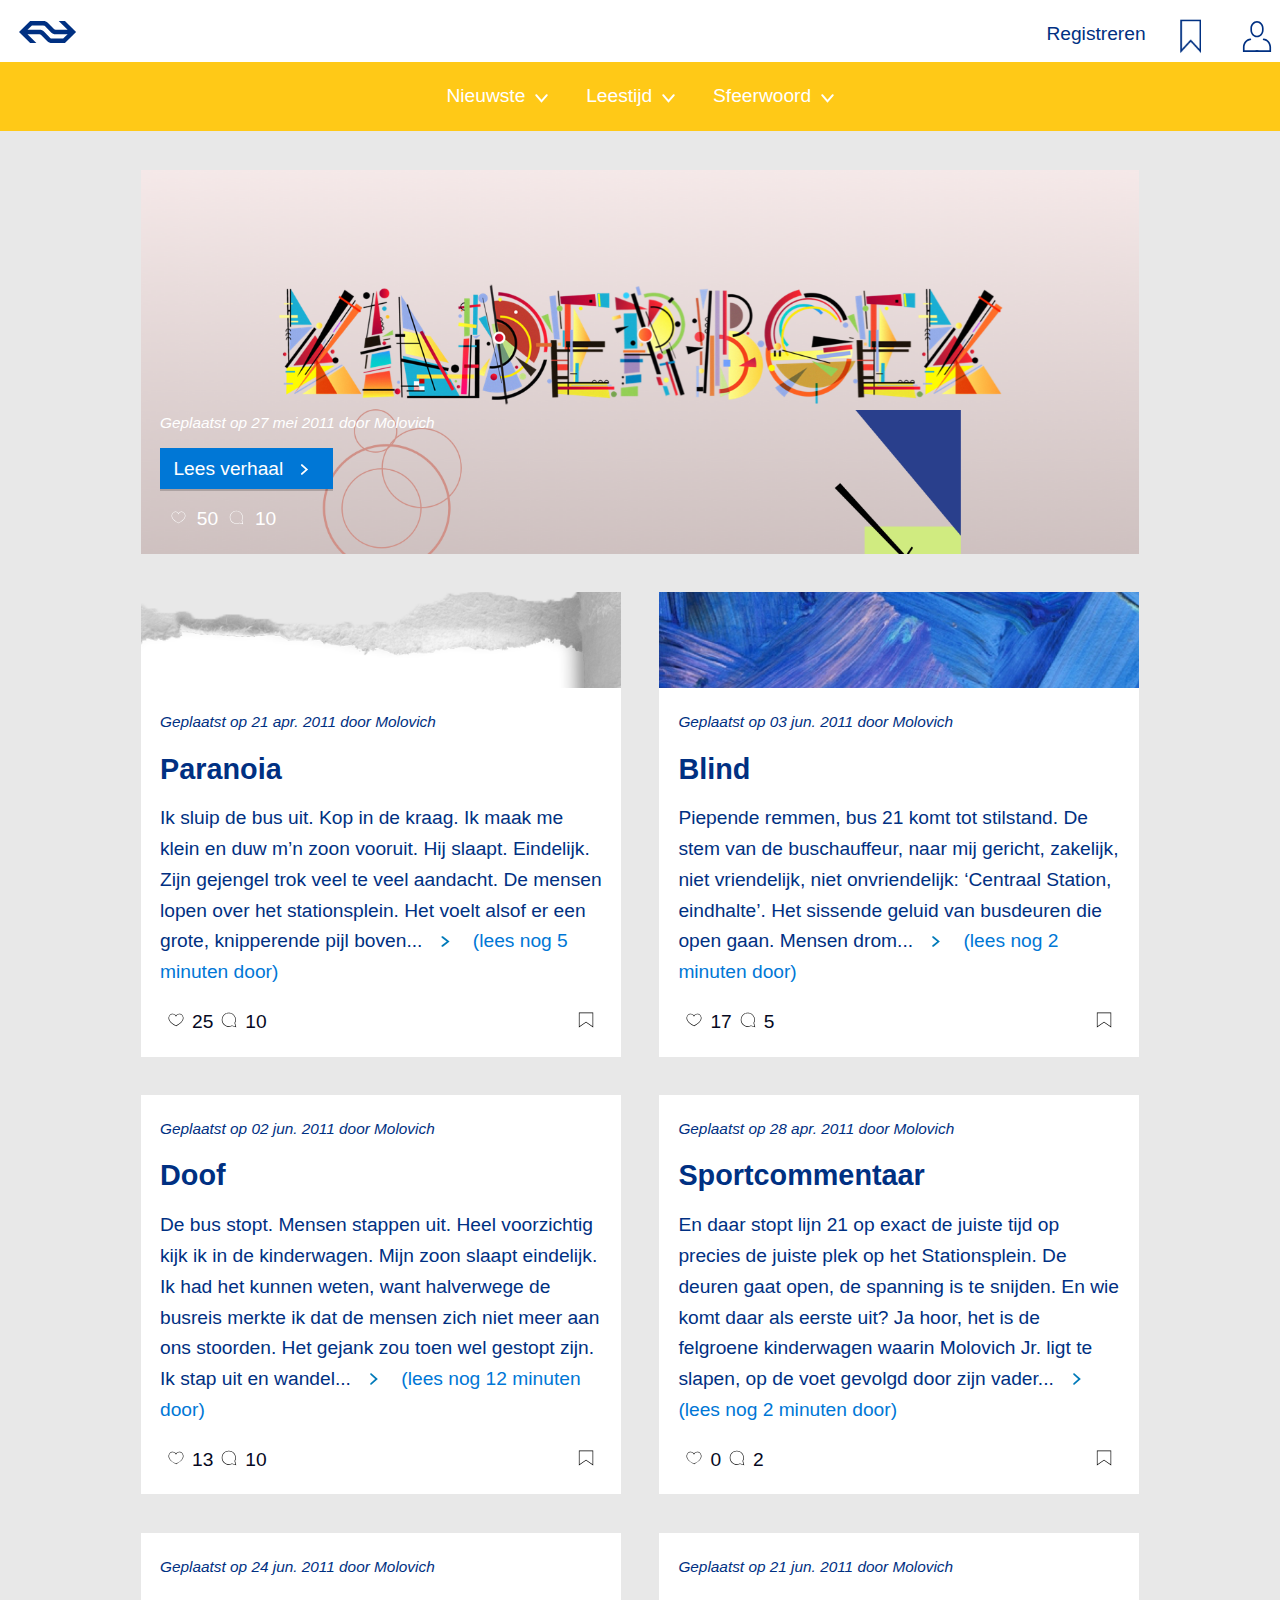
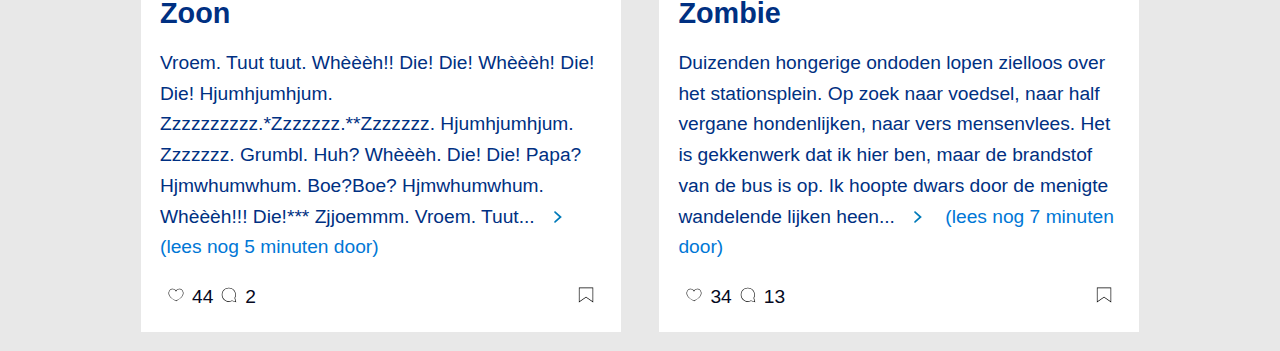
==== index.html @ 90391454 "NS verhalenwebsite" ====
<!DOCTYPE html>
<html lang="nl">
<head>
    <meta charset="UTF-8">
    <title>Home</title>
    <meta name="viewport" content="width=device-width, initial-scale=1">
    <!-- main css -->
    <link rel="stylesheet" href="css/style.css">
    <!-- font css -->
    <link rel="stylesheet" href="fonts/fonts.css">
</head>

<body>
    <!--Header-->
    <header>
    <!--Navigatie-->
    <nav>
      <a href="index.html"><img alt="ns" src="images/logo.svg"></a>
      <a href="index.html"><img alt="bookmark" src="images/bookmark.png"></a>
      <a href="login.html"><img alt="account" src="images/account.svg"></a>
      <a href="registreren.html">Registreren</a>
    </nav>
    </header>

    <!--Filter-->
    <form>
           <!--New-->
           <div>
                <a class="filteren">Nieuwste<img src="images/arrow_down.svg" alt="arrow down"></a>
                <ul class="filteren_noshow">
                    <li>Populairste</li>
                </ul>
            </div>
            <!--Duration-->
            <div>
                <a href="#" class="duration">Leestijd<img src="images/arrow_down.svg" alt="arrow down"></a>
                <ul class="duration_noshow">
                    <li>0 - 5 min.</li>
                    <li>5 - 10 min.</li>
                    <li>10 + min.</li>
                </ul>  
            </div>
            <!--Genres-->
            <div>
                <a href="#" class="genre">Sfeerwoord<img src="images/arrow_down.svg" alt="arrow down"></a>
                <ul class="genre_noshow">
                    <li>Gedicht</li>
                    <li>Dialoog</li>
                    <li>Humor</li>
                    <li>Politiek</li>
                    <li>Fantasie</li>
                    <li>Liefde</li>
                </ul>
            </div>
    </form>

    <!--Artikelen-->
    <main>
        <!--Kinderboek-->
        <article class="kinderboek">
           <!--Afbeelding-->
           <div class="kinderboek_cover">
                <header>
                    <!--Meta data-->
                    <address>Geplaatst op <time datetime="2011-05-27">27 mei 2011</time> door <span class="auteur">Molovich</span></address>
                </header>
                    <!--Lees verhaal-->
                    <a href="kinderboek.html" class="zoom">Lees verhaal <img src="images/arrow_right_white.svg" alt="pijl"></a>
                <!--Footer-->
                <footer>
                    <!--Like-->
                    <a class="zoom">
                        <img src="images/like_white.svg" alt="like" class="toggle-image" data-alt-src="images/heart_white_fill.svg">50
                    </a>
                    <!--Comment-->
                    <a class="zoom">
                        <img src="images/comment_white.svg" alt="reageer">10
                    </a>
                </footer>
            </div>
        </article>

        <!--Paranoia-->
        <article class="paranoia">
            <header>
                <!--Afbeelding-->
                <div class="paranoia_cover"></div>
                <!--Meta data-->
                <address>Geplaatst op <time datetime="2011-04-21">21 apr. 2011</time> door <span class="auteur">Molovich</span></address>
                <!--Link naar verhaal-->
                <a href="paranoia.html"><h2>Paranoia</h2></a>
            </header>
            <!--Preview verhaal-->
            <p>Ik sluip de bus uit. Kop in de kraag. Ik maak me klein en duw m’n zoon vooruit. Hij slaapt. Eindelijk. Zijn gejengel trok veel te veel aandacht. De mensen lopen over het stationsplein. Het voelt alsof er een grote, knipperende pijl boven... 
            <!--Lees verder-->
            <a href="paranoia.html"><img src="images/arrow_right.svg" alt="arrow right">(lees nog 5 minuten door)</a></p>
            <!--Footer-->
            <footer>
                <!--Like-->
                <a class="zoom">
                    <img src="images/heart.svg" alt="heart" class="toggle-image" data-alt-src="images/heart_black.svg">25
                </a>
                <!--Comment-->
                <a class="zoom">
                    <img src="images/comment.svg" alt="reageer">10
                </a>
                <!--Save-->
                <a class="zoom">
                    <img src="images/bookmark.svg" alt="opslaan" class="toggle-image" data-alt-src="images/bookmark_fill.svg">
                </a>
            </footer>
        </article>
        
        <!--Blind-->
        <article class="blind">
            <header>
                <!--Afbeelding-->
                <div class="blind_cover"></div>
                <!--Meta data-->
                <address>Geplaatst op <time datetime="2011-06-03">03 jun. 2011</time> door <span class="auteur">Molovich</span></address>
                <!--Link naar vehaal-->
                <a href="blind.html"><h2>Blind</h2></a>
            </header>
            <!--Preview verhaal-->
            <p>Piepende remmen, bus 21 komt tot stilstand. De stem van de buschauffeur, naar mij gericht, zakelijk, niet vriendelijk, niet onvriendelijk: ‘Centraal Station, eindhalte’. Het sissende geluid van busdeuren die open gaan. Mensen drom... 
            <!--Lees verder-->
            <a href="blind.html"><img src="images/arrow_right.svg" alt="arrow right">(lees nog 2 minuten door)</a></p>
            <!--Footer-->
            <footer>
                <!--Like-->
                <a class="zoom">
                    <img src="images/heart.svg" alt="heart" class="toggle-image" data-alt-src="images/heart_black.svg">17
                </a>
                <!--Comment-->
                <a class="zoom">
                    <img src="images/comment.svg" alt="reageer">5
                </a>
                <!--Save-->
                <a class="zoom">
                    <img src="images/bookmark.svg" alt="opslaan" class="toggle-image" data-alt-src="images/bookmark_fill.svg">
                </a>
            </footer>
        </article>
        
        <!--Doof-->
        <article>
            <header>
                <!--Meta data-->
                <address>Geplaatst op <time datetime="2011-06-02">02 jun. 2011</time> door <span class="auteur">Molovich</span></address>
                <!--Link naar verhaal-->
                <a href="#"><h2>Doof</h2></a>
            </header>
            <!--Preview verhaal-->
            <p>De bus stopt. Mensen stappen uit. Heel voorzichtig kijk ik in de kinderwagen. Mijn zoon slaapt eindelijk. Ik had het kunnen weten, want halverwege de busreis merkte ik dat de mensen zich niet meer aan ons stoorden. Het gejank zou toen wel gestopt zijn. Ik stap uit en wandel... 
            <!--Lees verder-->
            <a href="#"><img src="images/arrow_right.svg" alt="arrow right">(lees nog 12 minuten door)</a></p>
            <!--Footer-->
            <footer>
                <!--Like-->
                <a class="zoom">
                    <img src="images/heart.svg" alt="heart" class="toggle-image" data-alt-src="images/heart_black.svg">13
                </a>
                <!--Comment-->
                <a class="zoom">
                    <img src="images/comment.svg" alt="reageer">10
                </a>
                <!--Save-->
                <a class="zoom">
                    <img src="images/bookmark.svg" alt="opslaan" class="toggle-image" data-alt-src="images/bookmark_fill.svg">
                </a>
            </footer>
        </article>
        
        <!--Sportcommentaar-->
        <article>
            <header>
                <!--Meta data-->
                <address>Geplaatst op <time datetime="2011-04-28">28 apr. 2011</time> door <span class="auteur">Molovich</span></address>
                <!--Link naar verhaal-->
                <a href="#"><h2>Sportcommentaar</h2></a>
            </header>
            <!--Preview verhaal-->
            <p>En daar stopt lijn 21 op exact de juiste tijd op precies de juiste plek op het Stationsplein. De deuren gaat open, de spanning is te snijden. En wie komt daar als eerste uit? Ja hoor, het is de felgroene kinderwagen waarin Molovich Jr. ligt te slapen, op de voet gevolgd door zijn vader... 
            <!--Lees verder-->
            <a href="#"><img src="images/arrow_right.svg" alt="arrow right">(lees nog 2 minuten door)</a></p>
            <!--Footer-->
            <footer>
                <!--Like-->
                <a class="zoom">
                    <img src="images/heart.svg" alt="heart" class="toggle-image" data-alt-src="images/heart_black.svg">0
                </a>
                <!--Comment-->
                <a class="zoom">
                    <img src="images/comment.svg" alt="reageer">2
                </a>
                <!--Save-->
                <a class="zoom">
                    <img src="images/bookmark.svg" alt="opslaan" class="toggle-image" data-alt-src="images/bookmark_fill.svg">
                </a>
            </footer>
        </article>
        
        <!--Zoon-->
        <article>
            <header>
                <!--Meta data-->
                <address>Geplaatst op <time datetime="2011-06-24">24 jun. 2011</time> door <span class="auteur">Molovich</span></address>
                <!--Link naar verhaal-->
                <a href="#"><h2>Zoon</h2></a>
            </header>
            <!--Preview verhaal-->
            <p>Vroem. Tuut tuut. Whèèèh!! Die! Die! Whèèèh! Die! Die! Hjumhjumhjum. Zzzzzzzzzz.*Zzzzzzz.**Zzzzzzz. Hjumhjumhjum. Zzzzzzz. Grumbl. Huh? Whèèèh. Die! Die! Papa? Hjmwhumwhum. Boe?Boe? Hjmwhumwhum. Whèèèh!!! Die!*** Zjjoemmm. Vroem. Tuut... 
            <!--Lees verder-->
            <a href="#"><img src="images/arrow_right.svg" alt="arrow right">(lees nog 5 minuten door)</a></p>
            <!--Footer-->
            <footer>
                <!--Like-->
                <a class="zoom">
                    <img src="images/heart.svg" alt="heart" class="toggle-image" data-alt-src="images/heart_black.svg">44
                </a>
                <!--Comment-->
                <a class="zoom">
                    <img src="images/comment.svg" alt="reageer">2
                </a>
                <!--Save-->
                <a class="zoom">
                    <img src="images/bookmark.svg" alt="opslaan" class="toggle-image" data-alt-src="images/bookmark_fill.svg">
                </a>
            </footer>
        </article>
        
        <!--Zombie-->
        <article>
            <header>
                <!--Meta data-->
                <address>Geplaatst op <time datetime="2011-06-21">21 jun. 2011</time> door <span class="auteur">Molovich</span></address>
                <!--Link naar verhaal-->
                <a href="#"><h2>Zombie</h2></a>
            </header>
            <!--Preview verhaal-->
            <p>Duizenden hongerige ondoden lopen zielloos over het stationsplein. Op zoek naar voedsel, naar half vergane hondenlijken, naar vers mensenvlees. Het is gekkenwerk dat ik hier ben, maar de brandstof van de bus is op. Ik hoopte dwars door de menigte wandelende lijken heen... <a href="#">
            <!--Lees verder-->
            <img src="images/arrow_right.svg" alt="arrow right">(lees nog 7 minuten door)</a></p>
            <!--Footer-->
            <footer>
                <!--Like-->
                <a class="zoom">
                    <img src="images/heart.svg" alt="heart" class="toggle-image" data-alt-src="images/heart_black.svg">34
                </a>
                <!--Comment-->
                <a class="zoom">
                    <img src="images/comment.svg" alt="reageer">13
                </a>
                <!--Save-->
                <a class="zoom">
                    <img src="images/bookmark.svg" alt="opslaan" class="toggle-image" data-alt-src="images/bookmark_fill.svg">
                </a>
        
            </footer>
        </article>
    </main>
    <script src="script/dropdown.js"></script>
    <script src="script/image.js"></script>
</body>
</html>
---- css/style.css ----
/* http://meyerweb.com/eric/tools/css/reset/
   v2.0 | 20110126
   License: none (public domain)*/

/*Boxmodel die zich toepast op alle elementen*/
* {
    box-sizing: border-box;
} 

/*Body*/
body {
    background-color: #E8E8E8;
    font-family: 'ns_sans', 'Open Sans', sans-serif;
    line-height: 1.6em;
    color: #003082;
    font-size: 1.2rem;
    overflow-x: hidden;
    margin: 0;
}

/*Navigatie*/
nav {
  display: flex;
  flex-wrap: wrap;
  padding: 1em;
  background-color:#FFF;
  height:3.25em;
  width:100%;
  z-index:1000;
}

/*NS logo*/
nav a:first-child {
  margin:.1em 0 0 .5em;
  position:absolute;
  top: 1em;
  left: .5em;
  cursor: pointer;
}

/*Registreren*/
nav a:nth-child(2){
  position: absolute;
  right: 3.5em;
  top: -.09em;
  cursor: pointer;
}

/*Bookmark*/
nav a:nth-child(3){
  margin:.1em 0 0 .5em;
  position:absolute;
  right:.7em;
  top:.3em;
  width:2.4rem;
  cursor: pointer;
}

/*Account-Inloggen*/
nav a:last-child {
  margin:.1em 0 0 .5em;
  color: #003082;
  position:absolute;
  right:7em;
  top:.9em;
  cursor: pointer;
  text-decoration: none;
}

/*Iconen in navigatie*/
nav img {
  width: 3em;
}

/*Beweging account form*/
input {
 transition:all .2s;
}

/*Focus account form*/
input:focus {
 border: 2px solid #003082;
  transform: scale(1.1, 1.1);
}

/*Beweging bookmark icon*/
.bookmark {
    transition:all .2s;
}

/*Hover bookmark icon*/
.bookmark:hover {
    transform: scale(1.1,1.1);
}

/*Filter*/
form {
    border: none;
    margin: 0;
    display: flex;
    flex-wrap: wrap;
    justify-content: center;
    padding: 1em;
    background-color: #ffc917;
}

/*Elementen in filter*/
form a {
    text-decoration: none;
    color: white;
    padding: 1em;
}

/*Iconen in filter*/
form img {
    width: 0.8rem;
    height: auto;
    margin-left: 0.5em;
}

/*Opsommingen in filter*/
form ul li {
    list-style: circle;
    color: white;
    padding: 0.5em;
    margin-left: 2rem;
    list-style-type: none;
}

/*Hidden titels filter*/
.genre_noshow, .filteren_noshow, .duration_noshow {
    display: none;
    padding: 0;
    margin: 0;
}

/*Positie elementen filter*/
form div {
    position: relative;
}

/*Dropdown filter*/
.drop {
    display: block;
    position: absolute;
    top: 1.5em;
    background-color: #EBB91C;
    padding: 0.5em;
    z-index: 1;
    min-width: 10rem;
    font-size: 1rem;
    cursor: pointer;
}

/*Dropdown hover*/
.drop li:hover {
    background-color: #f1f1f1
}

/*Opmaak list filter*/
.filteren_noshow li {
    list-style: none;
    margin-left: 0.5em;
}

/*Main content*/
main{
    display: flex;
    flex-wrap: wrap;
    justify-content: center;
}

/*Artikelen*/
article {
    width: 25em;
    min-height: 10em;
    margin: 1em;
    background-color: white;
    padding: 1em;
}

/*Metadata styling*/
article a {
    color: #060922;
    text-decoration: none;
}

article footer {
    margin-top: 1em;
    display: flex;
    flex-wrap: wrap;
}

article p a {
    color: #0077D6;
}

/*Titel verhaal*/
h2 {
    margin: 0.2em 0 0.5em 0;
    color: #003082;
}

/*Afbeelding blind*/
.blind_cover {
    width: 25em;
    height:5em;
    background-image: url("blind_cover.png");
    background-repeat: no-repeat;
    background-size: 200%;
    background-position: top;
    background-color: #003082;
    position: relative;
    top: -1em;
    left: -1em;
}

/*Afbeelding paranoia*/
.paranoia_cover {
    width: 25em;
    height:5em;
    background-image: url("paranoia_cover.png");
    background-repeat: no-repeat;
    background-size: cover;
    background-position: top;
    background-color: #a59b94;
    position: relative;
    top: -1em;
    left: -1em;
}

/*Afbeelding kinderboek*/
.kinderboek {
    background-image: url("kinderboek_cover.png");
    background-repeat: no-repeat;
    background-size: cover;
    background-position: center;
    color: white;
    height: 20em;
    width: 52em;
    display: flex;
}

/*Kinderboek cover meta data*/
.kinderboek_cover {
    align-self: flex-end;
}

/*Meta data*/
address {
    font-size: 0.8em;
    margin-bottom: 1em;
}

/*Button naar kinderboek*/
a[href="kinderboek.html"] {
    text-decoration: none;
    background-color: #0077D6;
    color: white;
    padding: 0.5em 0.7em;
    box-shadow: 0px 0.1em 0px 0px rgba(0,0,0,0.2);
    transition: all .5s;
}

/*Hover button kinderboek*/
a[href="kinderboek.html"]:hover {
    background-color: #003082;
}

/*Beweging iconen*/
.zoom {
    transition:all .2s;
}

/*Beweging na hover iconen*/
.zoom:hover {
    transform: scale(1.1,1.1);
}

/*Handje iconen*/
article footer a {
  cursor: pointer;
}

/*Arrow*/
article p a img {
    width: 0.85em;
    height: auto;
    margin: 0 1em 0 0.5em;
}

/*Style iconen kinderboek*/
.kinderboek footer a {
    color: white;
    text-decoration: none;
}

/*Lees kinderboek verder arrow*/
a[href="kinderboek.html"] img {
    width: 15px;
    height: auto;
    margin: 0 0.5rem 0 0.5rem;
}

/*Like-Comment*/
article footer img {
    width: 1rem;
    height: auto;
    margin: 0 0.5rem 0 0.5rem;
}

/*Size like-Comment kinderboek*/
.kinderboek footer img {
    width: 1.3rem;
    height: auto;
}

/*Bookmark*/
article footer a:nth-of-type(3){
    margin-left: auto;
}

/*Verhaal smartphone*/
.smartphone {
  height: 100%;
  width: 100%
}

/*Verhaal tablet*/
.tablet {
  height: 100%;
  width: 100%
}

/*Verhaal desktop*/
.desktop {
  height: 100%;
  width: 100%
}


/*TABLET*/
@media only screen and (min-width: 30em) {
  .smartphone {
    display: none;
  }

  .desktop {
    display: none;
  }

}

/*Desktop*/
@media only screen and (min-width: 50em) and (max-width: 65em) {
    .tablet{
        display: none;
    }

    .desktop{
        display: block;
    }

    .kinderboek {
        height: 20em;
        width: 90%;
        display: flex;
    }

    .kinderboek footer{
        width: 85%;
    }
}

/*Tablet*/
@media (max-width: 40em) {
    article {
        width: 90%;
    }
    .blind_cover {
        width: 90%;
    }
    .paranoia_cover {
        width: 90%;
    }
    .drop {
        width: 80%;
        position: inherit;
    }
}

/*Smartphone*/
@media (max-width: 32em) {
    .drop {
        position: relative;
        top: 0;
    }
    form div {
        width: 100%;
        text-align: center;
        padding: 0.5em;
    }
    .drop {
        box-shadow: none;
        background-color: white;
        margin-top: 0.5em;
    }

    form ul li {
        color: #2e2e2e;
        padding: 0.3em;
        margin-left: 0;
    }
}

/*Titel form*/
legend {
  font-size: 1.5em;
  color: #003082;
}

/*Kopjes*/
label {
  color: #003082;
}

/*Form*/
form {
    width: 100%;
    margin-bottom: 1em;
    background: #ffc917;
    color: #003082;
    box-sizing: border-box;
}

/*Input velden*/
fieldset {
  font-size: 1em;
  border: none;
  margin: 0 auto;
  display: flex;
  margin-top: 2em;
  padding-top: 2em;
  padding-left: 2em;
}

/*Tekst opmaak*/
fieldset input:last-child {
  text-align: center;
}

/*Space input titel*/
input{
  margin-top: 0.4em;
  margin-bottom: 2em;
}

/*Email-ww*/
input[type="password"],
input[type="text"] {
  padding: 1.5em;
  border: none;
  width: 25em;
}

/*Button*/
input[type="submit"] {
  color: #FFFFFF;
  background-color: #0077D6;
  padding: .8em .8em;
  padding-right: 2em;
  padding-left: 2em;
  margin-top: 2em;
  line-height: 1.5em;
  font-size: 1em;
  border: none;
  text-decoration: none;
  cursor: pointer;
  width: 15em;
}

/*Hover button*/
input[type="submit"]:hover {
  background-color: #005CA0;
  box-shadow: 0 -0.125rem 0 #005CA0 inset;
}

/*WW vergeten etc.*/
button {
    color: #003082;
    border-bottom: 2px solid rgba(7, 7, 33, 0.1);
    display: inline-block;
    padding: 0 0 0.65rem;
    margin-top: 0.9rem;
    box-shadow: none;
    background: transparent;
    outline: none;
    border-top: none;
    border-left: none;
    border-right: none;
    font-size: 1em;
}
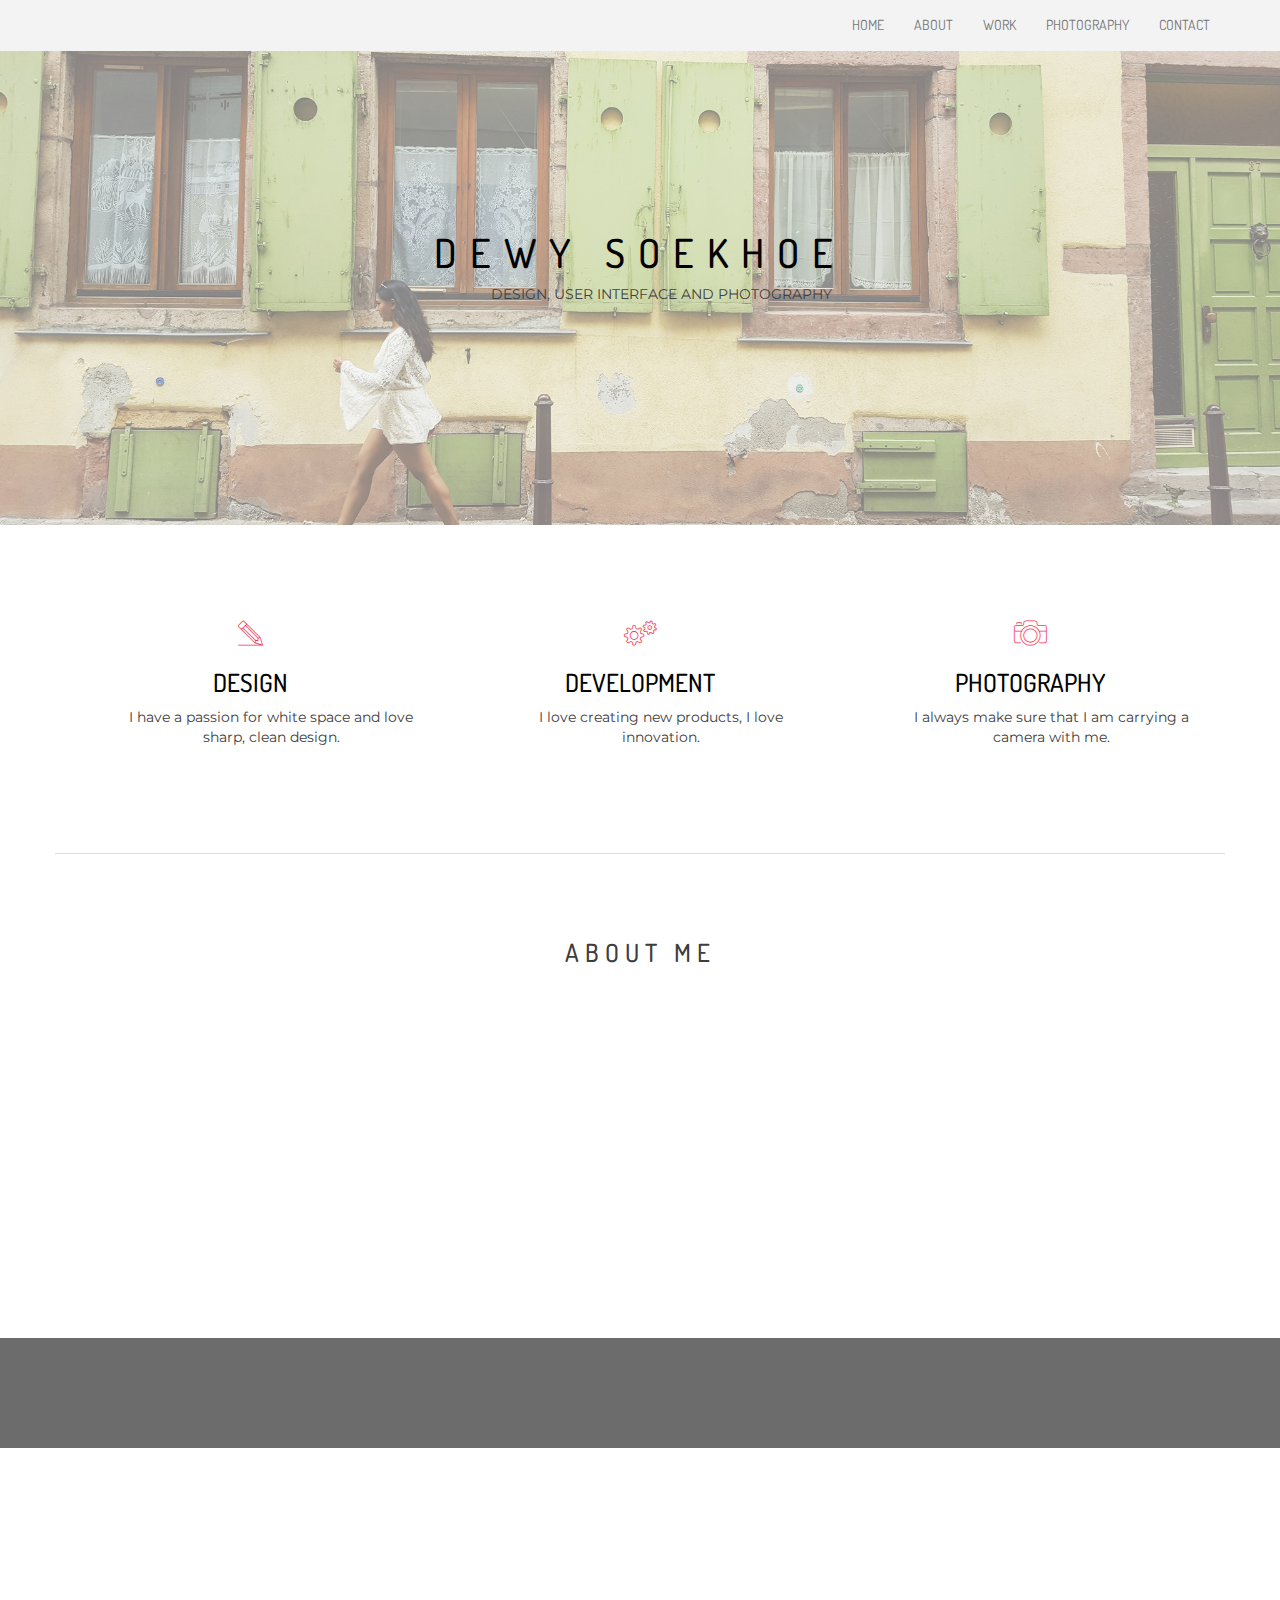
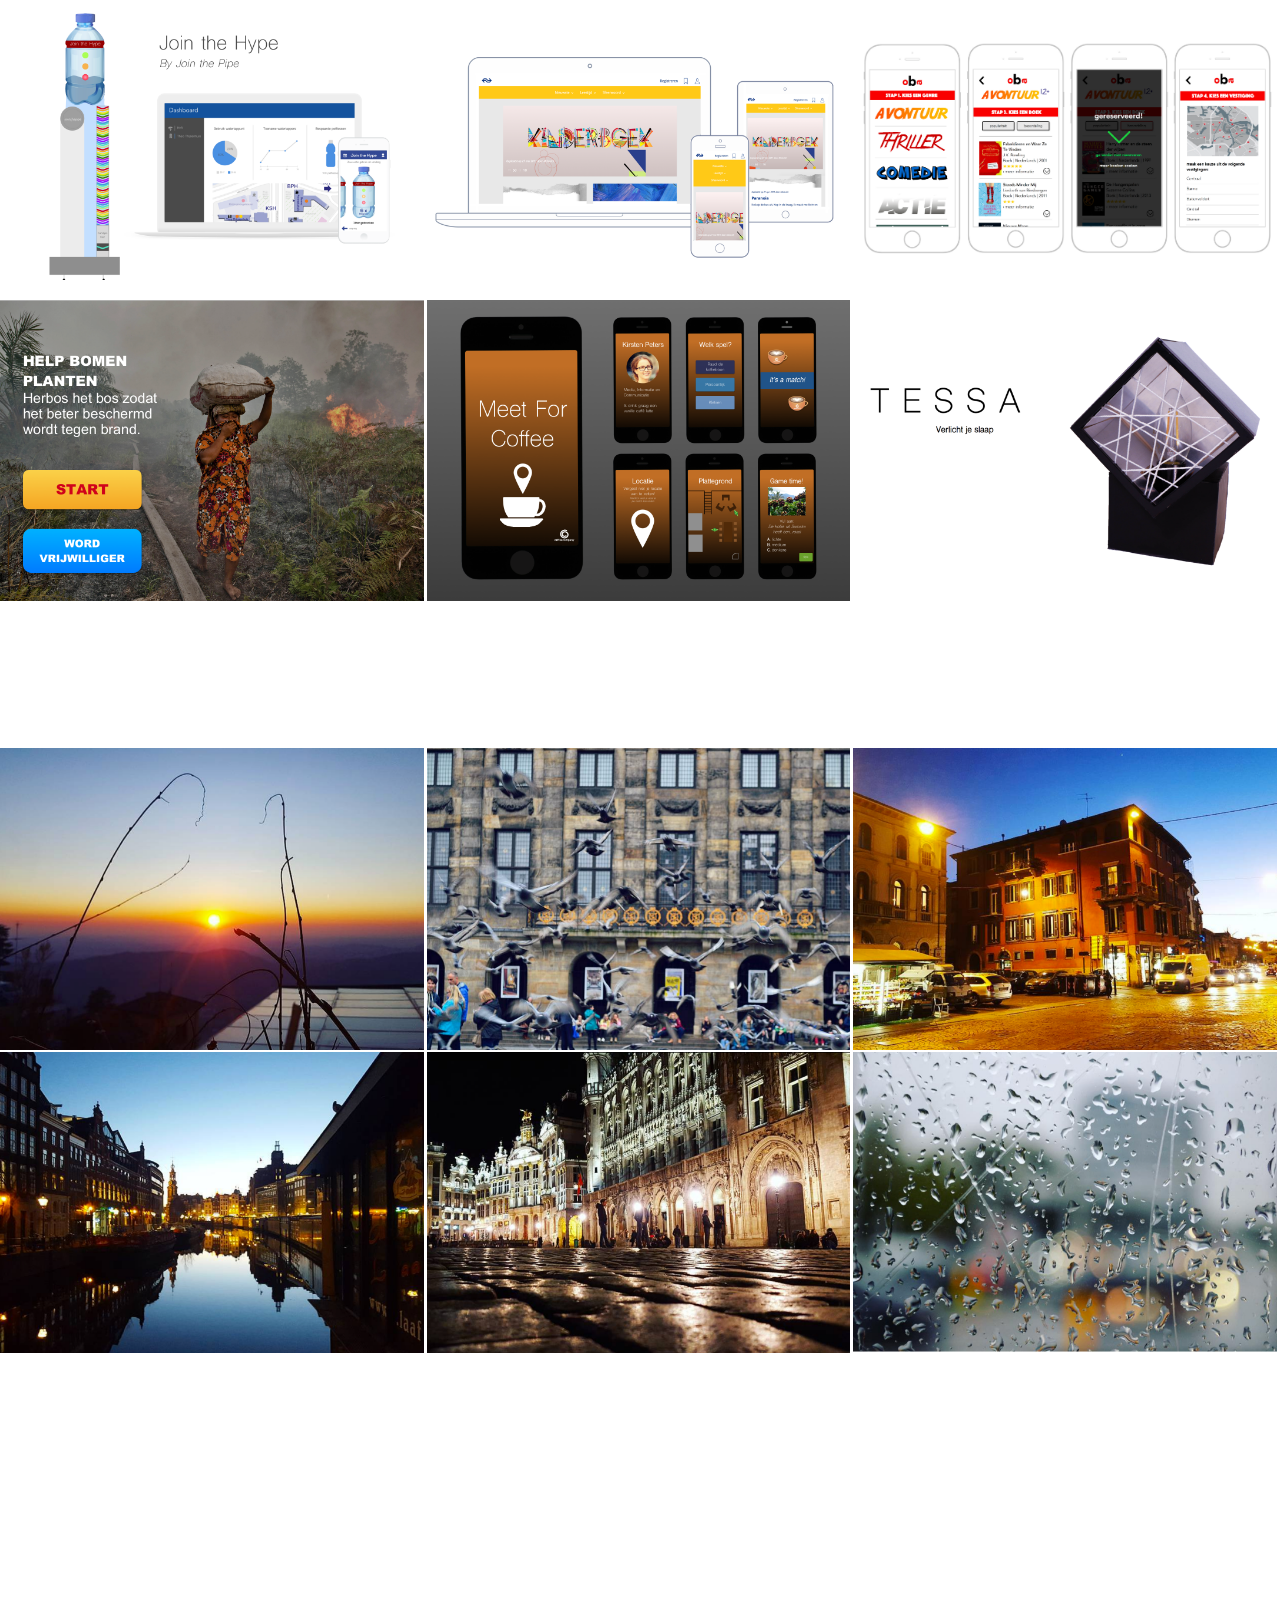
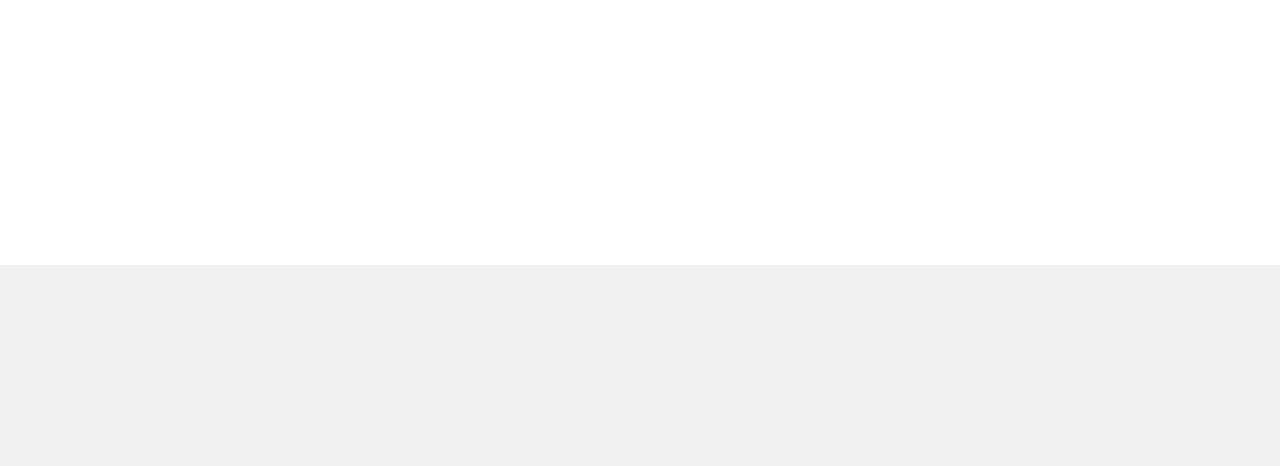
==== commit 8f327f94: "portfolio" ====
--- a/index.html
+++ b/index.html
@@ -1,265 +1,440 @@
 <!DOCTYPE html>
-<html lang="nl">
+<html lang="en">
 <head>
-    <meta charset="UTF-8">
-    <title>Home</title>
+    <meta charset="utf-8">
+    <meta http-equiv="X-UA-Compatible" content="IE=edge">
     <meta name="viewport" content="width=device-width, initial-scale=1">
-    <!-- main css -->
-    <link rel="stylesheet" href="css/style.css">
-    <!-- font css -->
-    <link rel="stylesheet" href="fonts/fonts.css">
+    <title>DEWY SOEKHOE</title>
+    <!-- Google Font -->
+    <link href='http://fonts.googleapis.com/css?family=Dosis:300,400,500,600,700,800' rel='stylesheet' type='text/css'>
+    <link href='http://fonts.googleapis.com/css?family=Montserrat:400,700' rel='stylesheet' type='text/css'>
+    <!-- Font Awesome -->
+    <link rel="stylesheet" href="http://maxcdn.bootstrapcdn.com/font-awesome/4.3.0/css/font-awesome.min.css">
+     <!-- Preloader -->
+    <link rel="stylesheet" href="css/preloader.css" type="text/css" media="screen, print"/>
+    <!-- Icon Font-->
+    <link rel="stylesheet" href="style.css">
+    <link rel="stylesheet" href="css/owl.carousel.css">
+    <link rel="stylesheet" href="css/owl.theme.default.css">
+    <!-- Animate CSS-->
+    <link rel="stylesheet" href="css/animate.css">
+    <!-- Bootstrap -->
+    <link href="css/bootstrap.min.css" rel="stylesheet">
+    <link href="css/style.css" rel="stylesheet">
+    <link href="css/responsive.css" rel="stylesheet">
 </head>
-
 <body>
-    <!--Header-->
-    <header>
-    <!--Navigatie-->
-    <nav>
-      <a href="index.html"><img alt="ns" src="images/logo.svg"></a>
-      <a href="index.html"><img alt="bookmark" src="images/bookmark.png"></a>
-      <a href="login.html"><img alt="account" src="images/account.svg"></a>
-      <a href="registreren.html">Registreren</a>
-    </nav>
+    <div id="preloader">
+        <div id="status">&nbsp;</div>
+    </div>
+
+    <header id="HOME" style="background-position: 50% -125px;">
+            <div class="section_overlay">
+                <nav class="navbar navbar-default navbar-fixed-top">
+                  <div class="container">
+                    <div class="navbar-header">
+                      <button type="button" class="navbar-toggle collapsed" data-toggle="collapse" data-target="#bs-example-navbar-collapse-1">
+                        <span class="sr-only">Toggle navigation</span>
+                        <span class="icon-bar"></span>
+                        <span class="icon-bar"></span>
+                        <span class="icon-bar"></span>
+                      </button>
+                      <a class="navbar-brand" href="#">
+                    </div>
+
+                    <div class="collapse navbar-collapse" id="bs-example-navbar-collapse-1">
+                      <ul class="nav navbar-nav navbar-right">
+                        <li><a href="#HOME">Home</a></li>
+                        <li><a href="#ABOUT">About</a></li>
+                        <li><a href="#WORK">Work</a></li>
+                        <li><a href="#PHOTOGRAPHY">Photography</a></li>
+                        <li><a href="#CONTACT">Contact</a></li>
+                      </ul>
+                    </div>
+                  </div>
+                </nav> 
+
+                <div class="container">
+                    <div class="row">
+                        <div class="col-md-12 text-center">
+                            <div class="home_text wow fadeInUp animated">
+                                <h2>DEWY SOEKHOE</h2>
+                                <p>design, user interface and photography</p>
+                                                     
+                            </div>
+                        </div>
+                    </div>
+                </div>
+
+                <div class="container">
+                    <div class="row">
+                        <div class="col-md-12 text-center">
+                        </div>
+                    </div>
+                </div>            
+            </div>  
+        </section>         
     </header>
 
-    <!--Filter-->
-    <form>
-           <!--New-->
-           <div>
-                <a class="filteren">Nieuwste<img src="images/arrow_down.svg" alt="arrow down"></a>
-                <ul class="filteren_noshow">
-                    <li>Populairste</li>
-                </ul>
-            </div>
-            <!--Duration-->
-            <div>
-                <a href="#" class="duration">Leestijd<img src="images/arrow_down.svg" alt="arrow down"></a>
-                <ul class="duration_noshow">
-                    <li>0 - 5 min.</li>
-                    <li>5 - 10 min.</li>
-                    <li>10 + min.</li>
-                </ul>  
-            </div>
-            <!--Genres-->
-            <div>
-                <a href="#" class="genre">Sfeerwoord<img src="images/arrow_down.svg" alt="arrow down"></a>
-                <ul class="genre_noshow">
-                    <li>Gedicht</li>
-                    <li>Dialoog</li>
-                    <li>Humor</li>
-                    <li>Politiek</li>
-                    <li>Fantasie</li>
-                    <li>Liefde</li>
-                </ul>
-            </div>
-    </form>
-
-    <!--Artikelen-->
-    <main>
-        <!--Kinderboek-->
-        <article class="kinderboek">
-           <!--Afbeelding-->
-           <div class="kinderboek_cover">
-                <header>
-                    <!--Meta data-->
-                    <address>Geplaatst op <time datetime="2011-05-27">27 mei 2011</time> door <span class="auteur">Molovich</span></address>
-                </header>
-                    <!--Lees verhaal-->
-                    <a href="kinderboek.html" class="zoom">Lees verhaal <img src="images/arrow_right_white.svg" alt="pijl"></a>
-                <!--Footer-->
-                <footer>
-                    <!--Like-->
-                    <a class="zoom">
-                        <img src="images/like_white.svg" alt="like" class="toggle-image" data-alt-src="images/heart_white_fill.svg">50
-                    </a>
-                    <!--Comment-->
-                    <a class="zoom">
-                        <img src="images/comment_white.svg" alt="reageer">10
-                    </a>
-                </footer>
-            </div>
-        </article>
-
-        <!--Paranoia-->
-        <article class="paranoia">
-            <header>
-                <!--Afbeelding-->
-                <div class="paranoia_cover"></div>
-                <!--Meta data-->
-                <address>Geplaatst op <time datetime="2011-04-21">21 apr. 2011</time> door <span class="auteur">Molovich</span></address>
-                <!--Link naar verhaal-->
-                <a href="paranoia.html"><h2>Paranoia</h2></a>
-            </header>
-            <!--Preview verhaal-->
-            <p>Ik sluip de bus uit. Kop in de kraag. Ik maak me klein en duw m’n zoon vooruit. Hij slaapt. Eindelijk. Zijn gejengel trok veel te veel aandacht. De mensen lopen over het stationsplein. Het voelt alsof er een grote, knipperende pijl boven... 
-            <!--Lees verder-->
-            <a href="paranoia.html"><img src="images/arrow_right.svg" alt="arrow right">(lees nog 5 minuten door)</a></p>
-            <!--Footer-->
-            <footer>
-                <!--Like-->
-                <a class="zoom">
-                    <img src="images/heart.svg" alt="heart" class="toggle-image" data-alt-src="images/heart_black.svg">25
-                </a>
-                <!--Comment-->
-                <a class="zoom">
-                    <img src="images/comment.svg" alt="reageer">10
-                </a>
-                <!--Save-->
-                <a class="zoom">
-                    <img src="images/bookmark.svg" alt="opslaan" class="toggle-image" data-alt-src="images/bookmark_fill.svg">
-                </a>
-            </footer>
-        </article>
-        
-        <!--Blind-->
-        <article class="blind">
-            <header>
-                <!--Afbeelding-->
-                <div class="blind_cover"></div>
-                <!--Meta data-->
-                <address>Geplaatst op <time datetime="2011-06-03">03 jun. 2011</time> door <span class="auteur">Molovich</span></address>
-                <!--Link naar vehaal-->
-                <a href="blind.html"><h2>Blind</h2></a>
-            </header>
-            <!--Preview verhaal-->
-            <p>Piepende remmen, bus 21 komt tot stilstand. De stem van de buschauffeur, naar mij gericht, zakelijk, niet vriendelijk, niet onvriendelijk: ‘Centraal Station, eindhalte’. Het sissende geluid van busdeuren die open gaan. Mensen drom... 
-            <!--Lees verder-->
-            <a href="blind.html"><img src="images/arrow_right.svg" alt="arrow right">(lees nog 2 minuten door)</a></p>
-            <!--Footer-->
-            <footer>
-                <!--Like-->
-                <a class="zoom">
-                    <img src="images/heart.svg" alt="heart" class="toggle-image" data-alt-src="images/heart_black.svg">17
-                </a>
-                <!--Comment-->
-                <a class="zoom">
-                    <img src="images/comment.svg" alt="reageer">5
-                </a>
-                <!--Save-->
-                <a class="zoom">
-                    <img src="images/bookmark.svg" alt="opslaan" class="toggle-image" data-alt-src="images/bookmark_fill.svg">
-                </a>
-            </footer>
-        </article>
-        
-        <!--Doof-->
-        <article>
-            <header>
-                <!--Meta data-->
-                <address>Geplaatst op <time datetime="2011-06-02">02 jun. 2011</time> door <span class="auteur">Molovich</span></address>
-                <!--Link naar verhaal-->
-                <a href="#"><h2>Doof</h2></a>
-            </header>
-            <!--Preview verhaal-->
-            <p>De bus stopt. Mensen stappen uit. Heel voorzichtig kijk ik in de kinderwagen. Mijn zoon slaapt eindelijk. Ik had het kunnen weten, want halverwege de busreis merkte ik dat de mensen zich niet meer aan ons stoorden. Het gejank zou toen wel gestopt zijn. Ik stap uit en wandel... 
-            <!--Lees verder-->
-            <a href="#"><img src="images/arrow_right.svg" alt="arrow right">(lees nog 12 minuten door)</a></p>
-            <!--Footer-->
-            <footer>
-                <!--Like-->
-                <a class="zoom">
-                    <img src="images/heart.svg" alt="heart" class="toggle-image" data-alt-src="images/heart_black.svg">13
-                </a>
-                <!--Comment-->
-                <a class="zoom">
-                    <img src="images/comment.svg" alt="reageer">10
-                </a>
-                <!--Save-->
-                <a class="zoom">
-                    <img src="images/bookmark.svg" alt="opslaan" class="toggle-image" data-alt-src="images/bookmark_fill.svg">
-                </a>
-            </footer>
-        </article>
-        
-        <!--Sportcommentaar-->
-        <article>
-            <header>
-                <!--Meta data-->
-                <address>Geplaatst op <time datetime="2011-04-28">28 apr. 2011</time> door <span class="auteur">Molovich</span></address>
-                <!--Link naar verhaal-->
-                <a href="#"><h2>Sportcommentaar</h2></a>
-            </header>
-            <!--Preview verhaal-->
-            <p>En daar stopt lijn 21 op exact de juiste tijd op precies de juiste plek op het Stationsplein. De deuren gaat open, de spanning is te snijden. En wie komt daar als eerste uit? Ja hoor, het is de felgroene kinderwagen waarin Molovich Jr. ligt te slapen, op de voet gevolgd door zijn vader... 
-            <!--Lees verder-->
-            <a href="#"><img src="images/arrow_right.svg" alt="arrow right">(lees nog 2 minuten door)</a></p>
-            <!--Footer-->
-            <footer>
-                <!--Like-->
-                <a class="zoom">
-                    <img src="images/heart.svg" alt="heart" class="toggle-image" data-alt-src="images/heart_black.svg">0
-                </a>
-                <!--Comment-->
-                <a class="zoom">
-                    <img src="images/comment.svg" alt="reageer">2
-                </a>
-                <!--Save-->
-                <a class="zoom">
-                    <img src="images/bookmark.svg" alt="opslaan" class="toggle-image" data-alt-src="images/bookmark_fill.svg">
-                </a>
-            </footer>
-        </article>
-        
-        <!--Zoon-->
-        <article>
-            <header>
-                <!--Meta data-->
-                <address>Geplaatst op <time datetime="2011-06-24">24 jun. 2011</time> door <span class="auteur">Molovich</span></address>
-                <!--Link naar verhaal-->
-                <a href="#"><h2>Zoon</h2></a>
-            </header>
-            <!--Preview verhaal-->
-            <p>Vroem. Tuut tuut. Whèèèh!! Die! Die! Whèèèh! Die! Die! Hjumhjumhjum. Zzzzzzzzzz.*Zzzzzzz.**Zzzzzzz. Hjumhjumhjum. Zzzzzzz. Grumbl. Huh? Whèèèh. Die! Die! Papa? Hjmwhumwhum. Boe?Boe? Hjmwhumwhum. Whèèèh!!! Die!*** Zjjoemmm. Vroem. Tuut... 
-            <!--Lees verder-->
-            <a href="#"><img src="images/arrow_right.svg" alt="arrow right">(lees nog 5 minuten door)</a></p>
-            <!--Footer-->
-            <footer>
-                <!--Like-->
-                <a class="zoom">
-                    <img src="images/heart.svg" alt="heart" class="toggle-image" data-alt-src="images/heart_black.svg">44
-                </a>
-                <!--Comment-->
-                <a class="zoom">
-                    <img src="images/comment.svg" alt="reageer">2
-                </a>
-                <!--Save-->
-                <a class="zoom">
-                    <img src="images/bookmark.svg" alt="opslaan" class="toggle-image" data-alt-src="images/bookmark_fill.svg">
-                </a>
-            </footer>
-        </article>
-        
-        <!--Zombie-->
-        <article>
-            <header>
-                <!--Meta data-->
-                <address>Geplaatst op <time datetime="2011-06-21">21 jun. 2011</time> door <span class="auteur">Molovich</span></address>
-                <!--Link naar verhaal-->
-                <a href="#"><h2>Zombie</h2></a>
-            </header>
-            <!--Preview verhaal-->
-            <p>Duizenden hongerige ondoden lopen zielloos over het stationsplein. Op zoek naar voedsel, naar half vergane hondenlijken, naar vers mensenvlees. Het is gekkenwerk dat ik hier ben, maar de brandstof van de bus is op. Ik hoopte dwars door de menigte wandelende lijken heen... <a href="#">
-            <!--Lees verder-->
-            <img src="images/arrow_right.svg" alt="arrow right">(lees nog 7 minuten door)</a></p>
-            <!--Footer-->
-            <footer>
-                <!--Like-->
-                <a class="zoom">
-                    <img src="images/heart.svg" alt="heart" class="toggle-image" data-alt-src="images/heart_black.svg">34
-                </a>
-                <!--Comment-->
-                <a class="zoom">
-                    <img src="images/comment.svg" alt="reageer">13
-                </a>
-                <!--Save-->
-                <a class="zoom">
-                    <img src="images/bookmark.svg" alt="opslaan" class="toggle-image" data-alt-src="images/bookmark_fill.svg">
-                </a>
-        
-            </footer>
-        </article>
-    </main>
-    <script src="script/dropdown.js"></script>
-    <script src="script/image.js"></script>
+
+    <section class="services" id="SERVICE">
+        <div class="container">
+            <div class="row">
+                <div class="col-md-4 text-center">
+                    <div class="single_service wow fadeInUp" data-wow-delay="1s">
+                        <i class="icon-pencil"></i>
+                        <h2>Design</h2>
+                        <p>I have a passion for white space and love sharp, clean design.</p>
+                    </div>
+                </div>
+                <div class="col-md-4 text-center">
+                    <div class="single_service wow fadeInUp" data-wow-delay="2s">
+                        <i class="icon-gears"></i>
+                        <h2>Development</h2>
+                        <p>I love creating new products, I love innovation.</p>
+                    </div>
+                </div>
+                <div class="col-md-4 text-center">
+                    <div class="single_service wow fadeInUp" data-wow-delay="3s">
+                        <i class="icon-camera"></i>
+                        <h2>Photography</h2>
+                        <p>I always make sure that I am carrying a camera with me.</p>
+                    </div>
+                </div>
+
+    </section>
+    <section class="about_us_area" id="ABOUT">
+        <div class="container">
+            <div class="row">
+                <div class="col-md-12 text-center">
+                    <div class="about_title">
+                        <h2>About Me</h2>
+                    </div>
+                </div>
+            </div>
+        </div>
+                <div class="col-md-3  wow fadeInRight animated">
+                    <H2 class="about_us_p">SKILLS</H2>
+   <p> Adobe Photoshop </p>
+    <p> Adobe Illustrator </p>
+     <p> Sketch </p>
+      <p> Blender </p>
+       <p> Javascript </p>
+        <p> HTML CSS </p>
+         <p> Microsoft Office Suite </p>
+
+                </div>
+                <div class="col-md-3  wow fadeInRight animated">
+                    <H2 class="about_us_p">INTERESTS</H2>
+           <p> Visual Design </p>
+            <p> Interaction </p>
+             <p> Product Development </p>
+              <p> User Experience </p>
+               <p> Photography </p>
+                </div>
+
+                <div class="col-md-3  wow fadeInRight animated">
+                    <H2 class="about_us_p">EDUCATION</H2>
+           <p> 2016 - present: Communication Multimedia Design Hogeschool van Amsterdam. This Bachelor focuses on designing,
+                improving products, services and entire organisations.</p>
+            <p> 2009-2014: HAVO Het Calandlyceum Natuur en Gezondheid with elective Wiskunde A.</p>
+                </div>
+
+
+                <div class="col-md-3  wow fadeInRight animated">
+                    <H2 class="about_us_p">EXPERIENCE</H2>
+           <p> March 2015 - present: Barista at Starbucks, Amsterdam. Delivering customer service, providing quality beverages and food products, and maintaining a clean and comfortable working environment</p>
+           </div>
+
+
+            </div>
+        </div>
+    </section>
+
+    <section class="testimonial text-center wow fadeInUp animated" id="TESTIMONIAL">
+        <div class="container">
+            <div class="owl-carousel">
+                <div class="single_testimonial text-center wow fadeInUp animated">
+                </div>
+                <div class="single_testimonial text-center">
+                </div>
+            </div>            
+        </div>
+    </section>
+
+
+    <div class="fun_facts">
+        <section class="header parallax home-parallax page" id="fun_facts" style="background-position: 50% -150px;">
+            <div class="section_overlay">
+                <div class="container">
+                    <div class="row">
+                        <div class="col-md-6 wow fadeInLeft animated">
+                            <div class="row">
+                                <div class="col-md-4">
+                                    <div class="single_count                                   
+                                </div>
+                            </div>
+                        </div>
+                        <div class="col-md-5 col-md-offset-1 wow fadeInRight animated">
+                            <div class="imac">
+                            </div>
+                        </div>
+                    </div>
+                </div>            
+            </div>
+        </section>    
+    </div>
+    <section class="work_area" id="WORK">
+        <div class="container">
+            <div class="row">
+                <div class="col-md-12 text-center">
+                    <div class="work_title  wow fadeInUp animated">
+                        <h1>Latest Works</h1>
+                    </div>
+                </div>
+            </div>
+        </div>
+        <div class="container-fluid">
+            <div class="row">
+                <div class="col-md-4 no_padding">
+                    <div class="single_image">
+                        <img src="images/w34.png" alt="">
+                        <div class="image_overlay">
+                            <a href="jtp.html">View Full Project</a>
+                            <h2>Extension to Join the Pipe</h2>
+                            <h4>Water Tap</h4>
+                        </div>
+                    </div>
+                </div>
+                <div class="col-md-4 no_padding">
+                    <div class="single_image">
+                        <img src="images/w35.png" alt="">
+                        <div class="image_overlay">
+                            <a href="ns.html">View Full Project</a>
+                            <h2>Stories website for NS</h2>
+                            <h4>Responsive Website</h4>
+                        </div>                        
+                    </div>
+                </div>
+                <div class="col-md-4 no_padding">
+                    <div class="single_image">
+                        <img src="images/w36.jpg" alt="">
+                        <div class="image_overlay">
+                            <a href="oba.html">View Full Project</a>
+                            <h2>Book reservations</h2>
+                            <h4>Application</h4>
+                        </div>                        
+                    </div>
+                </div>
+        <div class="container-fluid">
+            <div class="row">
+                <div class="col-md-4 no_padding">
+                    <div class="single_image">
+                        <img src="images/w1.jpg" alt="">
+                        <div class="image_overlay">
+                            <a href="greenpeace.html">View Full Project</a>
+                            <h2>Interactive Intallation for Greenpeace</h2>
+                            <h4>Game</h4>
+                        </div>
+                    </div>
+                </div>
+                <div class="col-md-4 no_padding">
+                    <div class="single_image">
+                        <img src="images/w2.jpg" alt="">
+                        <div class="image_overlay">
+                            <a href="coffee_company.html">View Full Project</a>
+                            <h2>Interactive Product for Coffee Company </h2>
+                            <h4>Application</h4>
+                        </div>                        
+                    </div>
+                </div>
+                <div class="col-md-4 no_padding">
+                    <div class="single_image">
+                        <img src="images/w4.png" alt="">
+                        <div class="image_overlay">
+                            <a href="tessa.html">View Full Project</a>
+                            <h2>Interactive Product for Support of the SleepCare App </h2>
+                            <h4>Lamp</h4>
+                        </div>                        
+                    </div>
+                </div>
+            </div>      
+        </div>
+   
+
+
+
+    <section class="work_area" id="PHOTOGRAPHY">
+        <div class="container">
+            <div class="row">
+                <div class="col-md-12 text-center">
+                    <div class="work_title  wow fadeInUp animated">
+                        <h1>Most appreciated Works</h1>
+                    </div>
+                </div>
+            </div>
+        </div>
+        <div class="container-fluid">
+            <div class="row">
+                <div class="col-md-4 no_padding">
+                    <div class="single_image">
+                        <img src="images/w7.jpg" alt="">
+                        <div class="image_overlay">
+                            <h2>Twigs</h2>
+                            <h4>Como, Italy</h4>
+                        </div>
+                    </div>
+                </div>
+                <div class="col-md-4 no_padding">
+                    <div class="single_image">
+                        <img src="images/w8.jpg" alt="">
+                        <div class="image_overlay">
+                            <h2>Perfect Timing</h2>
+                            <h4>Dam Square, Amsterdam</h4>
+                        </div>                        
+                    </div>
+                </div>
+                <div class="col-md-4 no_padding">
+                    <div class="single_image">
+                        <img src="images/w9.jpg" alt="">
+                        <div class="image_overlay">
+                            <h2>Orange</h2>
+                            <h4>Verona, Italy</h4>
+                        </div>                        
+                    </div>
+                </div>
+            </div>
+            <div class="row pad_top">
+                <div class="col-md-4 no_padding">
+                    <div class="single_image">
+                        <img src="images/w10.jpg" alt="">
+                        <div class="image_overlay">
+                            <h2>Morning</h2>
+                            <h4>Flowermarket, Amsterdam</h4>
+                        </div>                        
+                    </div>
+                </div>
+                <div class="col-md-4 no_padding">
+                    <div class="single_image">
+                        <img src="images/w11.jpg" alt="">
+                        <div class="image_overlay">
+                            <h2>Wet Stones</h2>
+                            <h4>Muntplein, Bruxelles</h4>
+                        </div>                        
+                    </div>
+                </div>
+                <div class="col-md-4 no_padding">
+                    <div class="single_image last_padding">
+                        <img src="images/w12.jpg" alt="">
+                        <div class="image_overlay">
+                            <h2>Focus</h2>
+                            <h4>Beethovenstraat, Amsterdam</h4>
+                        </div>                        
+                    </div>
+                </div>
+            </div>           
+        </div>
+
+
+
+
+
+    <section class="contact" id="CONTACT">
+        <div class="container">
+            <div class="row">
+                <div class="col-md-12 text-center">
+                    <div class="contact_title  wow fadeInUp animated">
+                        <h1>get in touch</h1>
+        </div>
+        <div class="container">
+            <div class="row">
+                <div class="col-md-3  wow fadeInLeft animated">
+                    <div class="single_contact_info">
+                        <h2>Call Me</h2>
+                        <p>+31 (0)6 1427 03 22</p>
+                    </div>
+                    <div class="single_contact_info">
+                        <h2>Email Me</h2>
+                        <p>dl.soekhoe@gmail.com</p>
+                    </div>
+                </div>
+                <div class="col-md-9  wow fadeInRight animated">
+                    <form class="contact-form" action="">
+                        <div class="row">
+                            <div class="col-md-6">
+                                <input type="text" class="form-control" id="name" placeholder="Name">
+                                <input type="email" class="form-control" id="email" placeholder="Email">
+                                <input type="text" class="form-control" id="subject" placeholder="Subject">                                
+                            </div>
+                            <div class="col-md-6">
+                                <textarea class="form-control" id="message" rows="25" cols="10" placeholder="  Message Texts..."></textarea>
+                                <button type="button" class="btn btn-default submit-btn form_submit">SEND MESSAGE</button>                                
+                            </div>
+                        </div>
+                    </form>
+                </div>
+            </div>
+        </div>
+        <div class="container">
+            <div class="row">
+                <div class="col-md-12 text-center">
+                    <div class="work-with   wow fadeInUp animated">
+                        <h3>looking forward to hearing from you!</h3>
+                    </div>
+                </div>
+            </div>
+        </div>
+    </section>
+
+
+
+<footer>
+    <div class="container">
+        <div class="container">
+            <div class="row">
+                <div class="col-md-12 text-center">
+                    <div class="footer_logo   wow fadeInUp animated">
+                    </div>
+                </div>
+            </div>
+        </div>
+        <div class="container">
+            <div class="row">
+                <div class="col-md-12 text-center">
+                    <div class="copyright_text   wow fadeInUp animated">
+                        <p>&copy; Dewy Soekhoe 2017</p>
+                    </div>
+                </div>
+            </div>
+        </div>
+    </div>
+</footer>
+
+
+
+
+
+
+
+
+
+
+
+<!-- =========================
+     SCRIPTS 
+============================== -->
+
+
+    <script src="js/jquery.min.js"></script>
+    <script src="js/bootstrap.min.js"></script>
+    <script src="js/jquery.nicescroll.js"></script>
+    <script src="js/owl.carousel.js"></script>
+    <script src="js/wow.js"></script>
+    <script src="js/script.js"></script>
+
+
+
+
 </body>
+
 </html>--- a/css/preloader.css
+++ b/css/preloader.css
@@ -0,0 +1,27 @@
+﻿@charset "utf-8";
+body {
+	overflow: hidden;
+}
+
+/* Preloader */
+#preloader {
+	position: fixed;
+	top:0;
+	left:0;
+	right:0;
+	bottom:0;
+	background-color:#fff; /* change if the mask should have another color then white */
+	z-index:99; /* makes sure it stays on top */
+}
+
+#status {
+	width:200px;
+	height:200px;
+	position:absolute;
+	left:50%; /* centers the loading animation horizontally one the screen */
+	top:50%; /* centers the loading animation vertically one the screen */
+	background-image:url(../images/status.gif); /* path to your loading animation */
+	background-repeat:no-repeat;
+	background-position:center;
+	margin:-100px 0 0 -100px; /* is width and height divided by two */
+}--- a/style.css
+++ b/style.css
@@ -0,0 +1,343 @@
+@font-face {
+	font-family: 'et-line';
+	src:url('fonts/et-line.eot');
+	src:url('fonts/et-line.eot?#iefix') format('embedded-opentype'),
+		url('fonts/et-line.woff') format('woff'),
+		url('fonts/et-line.ttf') format('truetype'),
+		url('fonts/et-line.svg#et-line') format('svg');
+	font-weight: normal;
+	font-style: normal;
+}
+
+/* Use the following CSS code if you want to use data attributes for inserting your icons */
+[data-icon]:before {
+	font-family: 'et-line';
+	content: attr(data-icon);
+	speak: none;
+	font-weight: normal;
+	font-variant: normal;
+	text-transform: none;
+	line-height: 1;
+	-webkit-font-smoothing: antialiased;
+	-moz-osx-font-smoothing: grayscale;
+	display:inline-block;
+}
+
+/* Use the following CSS code if you want to have a class per icon */
+/*
+Instead of a list of all class selectors,
+you can use the generic selector below, but it's slower:
+[class*="icon-"] {
+*/
+.icon-mobile, .icon-laptop, .icon-desktop, .icon-tablet, .icon-phone, .icon-document, .icon-documents, .icon-search, .icon-clipboard, .icon-newspaper, .icon-notebook, .icon-book-open, .icon-browser, .icon-calendar, .icon-presentation, .icon-picture, .icon-pictures, .icon-video, .icon-camera, .icon-printer, .icon-toolbox, .icon-briefcase, .icon-wallet, .icon-gift, .icon-bargraph, .icon-grid, .icon-expand, .icon-focus, .icon-edit, .icon-adjustments, .icon-ribbon, .icon-hourglass, .icon-lock, .icon-megaphone, .icon-shield, .icon-trophy, .icon-flag, .icon-map, .icon-puzzle, .icon-basket, .icon-envelope, .icon-streetsign, .icon-telescope, .icon-gears, .icon-key, .icon-paperclip, .icon-attachment, .icon-pricetags, .icon-lightbulb, .icon-layers, .icon-pencil, .icon-tools, .icon-tools-2, .icon-scissors, .icon-paintbrush, .icon-magnifying-glass, .icon-circle-compass, .icon-linegraph, .icon-mic, .icon-strategy, .icon-beaker, .icon-caution, .icon-recycle, .icon-anchor, .icon-profile-male, .icon-profile-female, .icon-bike, .icon-wine, .icon-hotairballoon, .icon-globe, .icon-genius, .icon-map-pin, .icon-dial, .icon-chat, .icon-heart, .icon-cloud, .icon-upload, .icon-download, .icon-target, .icon-hazardous, .icon-piechart, .icon-speedometer, .icon-global, .icon-compass, .icon-lifesaver, .icon-clock, .icon-aperture, .icon-quote, .icon-scope, .icon-alarmclock, .icon-refresh, .icon-happy, .icon-sad, .icon-facebook, .icon-twitter, .icon-googleplus, .icon-rss, .icon-tumblr, .icon-linkedin, .icon-dribbble {
+	font-family: 'et-line';
+	speak: none;
+	font-style: normal;
+	font-weight: normal;
+	font-variant: normal;
+	text-transform: none;
+	line-height: 1;
+	-webkit-font-smoothing: antialiased;
+	-moz-osx-font-smoothing: grayscale;
+	display:inline-block;
+}
+.icon-mobile:before {
+	content: "\e000";
+}
+.icon-laptop:before {
+	content: "\e001";
+}
+.icon-desktop:before {
+	content: "\e002";
+}
+.icon-tablet:before {
+	content: "\e003";
+}
+.icon-phone:before {
+	content: "\e004";
+}
+.icon-document:before {
+	content: "\e005";
+}
+.icon-documents:before {
+	content: "\e006";
+}
+.icon-search:before {
+	content: "\e007";
+}
+.icon-clipboard:before {
+	content: "\e008";
+}
+.icon-newspaper:before {
+	content: "\e009";
+}
+.icon-notebook:before {
+	content: "\e00a";
+}
+.icon-book-open:before {
+	content: "\e00b";
+}
+.icon-browser:before {
+	content: "\e00c";
+}
+.icon-calendar:before {
+	content: "\e00d";
+}
+.icon-presentation:before {
+	content: "\e00e";
+}
+.icon-picture:before {
+	content: "\e00f";
+}
+.icon-pictures:before {
+	content: "\e010";
+}
+.icon-video:before {
+	content: "\e011";
+}
+.icon-camera:before {
+	content: "\e012";
+}
+.icon-printer:before {
+	content: "\e013";
+}
+.icon-toolbox:before {
+	content: "\e014";
+}
+.icon-briefcase:before {
+	content: "\e015";
+}
+.icon-wallet:before {
+	content: "\e016";
+}
+.icon-gift:before {
+	content: "\e017";
+}
+.icon-bargraph:before {
+	content: "\e018";
+}
+.icon-grid:before {
+	content: "\e019";
+}
+.icon-expand:before {
+	content: "\e01a";
+}
+.icon-focus:before {
+	content: "\e01b";
+}
+.icon-edit:before {
+	content: "\e01c";
+}
+.icon-adjustments:before {
+	content: "\e01d";
+}
+.icon-ribbon:before {
+	content: "\e01e";
+}
+.icon-hourglass:before {
+	content: "\e01f";
+}
+.icon-lock:before {
+	content: "\e020";
+}
+.icon-megaphone:before {
+	content: "\e021";
+}
+.icon-shield:before {
+	content: "\e022";
+}
+.icon-trophy:before {
+	content: "\e023";
+}
+.icon-flag:before {
+	content: "\e024";
+}
+.icon-map:before {
+	content: "\e025";
+}
+.icon-puzzle:before {
+	content: "\e026";
+}
+.icon-basket:before {
+	content: "\e027";
+}
+.icon-envelope:before {
+	content: "\e028";
+}
+.icon-streetsign:before {
+	content: "\e029";
+}
+.icon-telescope:before {
+	content: "\e02a";
+}
+.icon-gears:before {
+	content: "\e02b";
+}
+.icon-key:before {
+	content: "\e02c";
+}
+.icon-paperclip:before {
+	content: "\e02d";
+}
+.icon-attachment:before {
+	content: "\e02e";
+}
+.icon-pricetags:before {
+	content: "\e02f";
+}
+.icon-lightbulb:before {
+	content: "\e030";
+}
+.icon-layers:before {
+	content: "\e031";
+}
+.icon-pencil:before {
+	content: "\e032";
+}
+.icon-tools:before {
+	content: "\e033";
+}
+.icon-tools-2:before {
+	content: "\e034";
+}
+.icon-scissors:before {
+	content: "\e035";
+}
+.icon-paintbrush:before {
+	content: "\e036";
+}
+.icon-magnifying-glass:before {
+	content: "\e037";
+}
+.icon-circle-compass:before {
+	content: "\e038";
+}
+.icon-linegraph:before {
+	content: "\e039";
+}
+.icon-mic:before {
+	content: "\e03a";
+}
+.icon-strategy:before {
+	content: "\e03b";
+}
+.icon-beaker:before {
+	content: "\e03c";
+}
+.icon-caution:before {
+	content: "\e03d";
+}
+.icon-recycle:before {
+	content: "\e03e";
+}
+.icon-anchor:before {
+	content: "\e03f";
+}
+.icon-profile-male:before {
+	content: "\e040";
+}
+.icon-profile-female:before {
+	content: "\e041";
+}
+.icon-bike:before {
+	content: "\e042";
+}
+.icon-wine:before {
+	content: "\e043";
+}
+.icon-hotairballoon:before {
+	content: "\e044";
+}
+.icon-globe:before {
+	content: "\e045";
+}
+.icon-genius:before {
+	content: "\e046";
+}
+.icon-map-pin:before {
+	content: "\e047";
+}
+.icon-dial:before {
+	content: "\e048";
+}
+.icon-chat:before {
+	content: "\e049";
+}
+.icon-heart:before {
+	content: "\e04a";
+}
+.icon-cloud:before {
+	content: "\e04b";
+}
+.icon-upload:before {
+	content: "\e04c";
+}
+.icon-download:before {
+	content: "\e04d";
+}
+.icon-target:before {
+	content: "\e04e";
+}
+.icon-hazardous:before {
+	content: "\e04f";
+}
+.icon-piechart:before {
+	content: "\e050";
+}
+.icon-speedometer:before {
+	content: "\e051";
+}
+.icon-global:before {
+	content: "\e052";
+}
+.icon-compass:before {
+	content: "\e053";
+}
+.icon-lifesaver:before {
+	content: "\e054";
+}
+.icon-clock:before {
+	content: "\e055";
+}
+.icon-aperture:before {
+	content: "\e056";
+}
+.icon-quote:before {
+	content: "\e057";
+}
+.icon-scope:before {
+	content: "\e058";
+}
+.icon-alarmclock:before {
+	content: "\e059";
+}
+.icon-refresh:before {
+	content: "\e05a";
+}
+.icon-happy:before {
+	content: "\e05b";
+}
+.icon-sad:before {
+	content: "\e05c";
+}
+.icon-facebook:before {
+	content: "\e05d";
+}
+.icon-twitter:before {
+	content: "\e05e";
+}
+.icon-googleplus:before {
+	content: "\e05f";
+}
+.icon-rss:before {
+	content: "\e060";
+}
+.icon-tumblr:before {
+	content: "\e061";
+}
+.icon-linkedin:before {
+	content: "\e062";
+}
+.icon-dribbble:before {
+	content: "\e063";
+}
--- a/css/style.css
+++ b/css/style.css
@@ -1,502 +1,439 @@
-/* http://meyerweb.com/eric/tools/css/reset/
-   v2.0 | 20110126
-   License: none (public domain)*/
-
-/*Boxmodel die zich toepast op alle elementen*/
-* {
-    box-sizing: border-box;
-} 
-
-/*Body*/
-body {
-    background-color: #E8E8E8;
-    font-family: 'ns_sans', 'Open Sans', sans-serif;
-    line-height: 1.6em;
-    color: #003082;
-    font-size: 1.2rem;
-    overflow-x: hidden;
-    margin: 0;
-}
-
-/*Navigatie*/
-nav {
-  display: flex;
-  flex-wrap: wrap;
-  padding: 1em;
-  background-color:#FFF;
-  height:3.25em;
-  width:100%;
-  z-index:1000;
-}
-
-/*NS logo*/
-nav a:first-child {
-  margin:.1em 0 0 .5em;
-  position:absolute;
-  top: 1em;
-  left: .5em;
-  cursor: pointer;
-}
-
-/*Registreren*/
-nav a:nth-child(2){
-  position: absolute;
-  right: 3.5em;
-  top: -.09em;
-  cursor: pointer;
-}
-
-/*Bookmark*/
-nav a:nth-child(3){
-  margin:.1em 0 0 .5em;
-  position:absolute;
-  right:.7em;
-  top:.3em;
-  width:2.4rem;
-  cursor: pointer;
-}
-
-/*Account-Inloggen*/
-nav a:last-child {
-  margin:.1em 0 0 .5em;
-  color: #003082;
-  position:absolute;
-  right:7em;
-  top:.9em;
-  cursor: pointer;
-  text-decoration: none;
-}
-
-/*Iconen in navigatie*/
-nav img {
-  width: 3em;
-}
-
-/*Beweging account form*/
-input {
- transition:all .2s;
-}
-
-/*Focus account form*/
-input:focus {
- border: 2px solid #003082;
-  transform: scale(1.1, 1.1);
-}
-
-/*Beweging bookmark icon*/
-.bookmark {
-    transition:all .2s;
-}
-
-/*Hover bookmark icon*/
-.bookmark:hover {
-    transform: scale(1.1,1.1);
-}
-
-/*Filter*/
-form {
-    border: none;
-    margin: 0;
-    display: flex;
-    flex-wrap: wrap;
-    justify-content: center;
-    padding: 1em;
-    background-color: #ffc917;
-}
-
-/*Elementen in filter*/
-form a {
-    text-decoration: none;
-    color: white;
-    padding: 1em;
-}
-
-/*Iconen in filter*/
-form img {
-    width: 0.8rem;
-    height: auto;
-    margin-left: 0.5em;
-}
-
-/*Opsommingen in filter*/
-form ul li {
-    list-style: circle;
-    color: white;
-    padding: 0.5em;
-    margin-left: 2rem;
-    list-style-type: none;
-}
-
-/*Hidden titels filter*/
-.genre_noshow, .filteren_noshow, .duration_noshow {
-    display: none;
-    padding: 0;
-    margin: 0;
-}
-
-/*Positie elementen filter*/
-form div {
-    position: relative;
-}
-
-/*Dropdown filter*/
-.drop {
-    display: block;
-    position: absolute;
-    top: 1.5em;
-    background-color: #EBB91C;
-    padding: 0.5em;
-    z-index: 1;
-    min-width: 10rem;
-    font-size: 1rem;
-    cursor: pointer;
-}
-
-/*Dropdown hover*/
-.drop li:hover {
-    background-color: #f1f1f1
-}
-
-/*Opmaak list filter*/
-.filteren_noshow li {
-    list-style: none;
-    margin-left: 0.5em;
-}
-
-/*Main content*/
-main{
-    display: flex;
-    flex-wrap: wrap;
-    justify-content: center;
-}
-
-/*Artikelen*/
-article {
-    width: 25em;
-    min-height: 10em;
-    margin: 1em;
-    background-color: white;
-    padding: 1em;
-}
-
-/*Metadata styling*/
-article a {
-    color: #060922;
-    text-decoration: none;
-}
-
-article footer {
-    margin-top: 1em;
-    display: flex;
-    flex-wrap: wrap;
-}
-
-article p a {
-    color: #0077D6;
-}
-
-/*Titel verhaal*/
-h2 {
-    margin: 0.2em 0 0.5em 0;
-    color: #003082;
-}
-
-/*Afbeelding blind*/
-.blind_cover {
-    width: 25em;
-    height:5em;
-    background-image: url("blind_cover.png");
-    background-repeat: no-repeat;
-    background-size: 200%;
-    background-position: top;
-    background-color: #003082;
-    position: relative;
-    top: -1em;
-    left: -1em;
-}
-
-/*Afbeelding paranoia*/
-.paranoia_cover {
-    width: 25em;
-    height:5em;
-    background-image: url("paranoia_cover.png");
-    background-repeat: no-repeat;
-    background-size: cover;
-    background-position: top;
-    background-color: #a59b94;
-    position: relative;
-    top: -1em;
-    left: -1em;
-}
-
-/*Afbeelding kinderboek*/
-.kinderboek {
-    background-image: url("kinderboek_cover.png");
-    background-repeat: no-repeat;
-    background-size: cover;
-    background-position: center;
-    color: white;
-    height: 20em;
-    width: 52em;
-    display: flex;
-}
-
-/*Kinderboek cover meta data*/
-.kinderboek_cover {
-    align-self: flex-end;
-}
-
-/*Meta data*/
-address {
-    font-size: 0.8em;
-    margin-bottom: 1em;
-}
-
-/*Button naar kinderboek*/
-a[href="kinderboek.html"] {
-    text-decoration: none;
-    background-color: #0077D6;
-    color: white;
-    padding: 0.5em 0.7em;
-    box-shadow: 0px 0.1em 0px 0px rgba(0,0,0,0.2);
-    transition: all .5s;
-}
-
-/*Hover button kinderboek*/
-a[href="kinderboek.html"]:hover {
-    background-color: #003082;
-}
-
-/*Beweging iconen*/
-.zoom {
-    transition:all .2s;
-}
-
-/*Beweging na hover iconen*/
-.zoom:hover {
-    transform: scale(1.1,1.1);
-}
-
-/*Handje iconen*/
-article footer a {
-  cursor: pointer;
-}
-
-/*Arrow*/
-article p a img {
-    width: 0.85em;
-    height: auto;
-    margin: 0 1em 0 0.5em;
-}
-
-/*Style iconen kinderboek*/
-.kinderboek footer a {
-    color: white;
-    text-decoration: none;
-}
-
-/*Lees kinderboek verder arrow*/
-a[href="kinderboek.html"] img {
-    width: 15px;
-    height: auto;
-    margin: 0 0.5rem 0 0.5rem;
-}
-
-/*Like-Comment*/
-article footer img {
-    width: 1rem;
-    height: auto;
-    margin: 0 0.5rem 0 0.5rem;
-}
-
-/*Size like-Comment kinderboek*/
-.kinderboek footer img {
-    width: 1.3rem;
-    height: auto;
-}
-
-/*Bookmark*/
-article footer a:nth-of-type(3){
-    margin-left: auto;
-}
-
-/*Verhaal smartphone*/
-.smartphone {
-  height: 100%;
-  width: 100%
-}
-
-/*Verhaal tablet*/
-.tablet {
-  height: 100%;
-  width: 100%
-}
-
-/*Verhaal desktop*/
-.desktop {
-  height: 100%;
-  width: 100%
-}
-
-
-/*TABLET*/
-@media only screen and (min-width: 30em) {
-  .smartphone {
-    display: none;
-  }
-
-  .desktop {
-    display: none;
-  }
-
-}
-
-/*Desktop*/
-@media only screen and (min-width: 50em) and (max-width: 65em) {
-    .tablet{
-        display: none;
-    }
-
-    .desktop{
-        display: block;
-    }
-
-    .kinderboek {
-        height: 20em;
-        width: 90%;
-        display: flex;
-    }
-
-    .kinderboek footer{
-        width: 85%;
-    }
-}
-
-/*Tablet*/
-@media (max-width: 40em) {
-    article {
-        width: 90%;
-    }
-    .blind_cover {
-        width: 90%;
-    }
-    .paranoia_cover {
-        width: 90%;
-    }
-    .drop {
-        width: 80%;
-        position: inherit;
-    }
-}
-
-/*Smartphone*/
-@media (max-width: 32em) {
-    .drop {
-        position: relative;
-        top: 0;
-    }
-    form div {
-        width: 100%;
-        text-align: center;
-        padding: 0.5em;
-    }
-    .drop {
-        box-shadow: none;
-        background-color: white;
-        margin-top: 0.5em;
-    }
-
-    form ul li {
-        color: #2e2e2e;
-        padding: 0.3em;
-        margin-left: 0;
-    }
-}
-
-/*Titel form*/
-legend {
-  font-size: 1.5em;
-  color: #003082;
-}
-
-/*Kopjes*/
-label {
-  color: #003082;
-}
-
-/*Form*/
-form {
-    width: 100%;
-    margin-bottom: 1em;
-    background: #ffc917;
-    color: #003082;
-    box-sizing: border-box;
-}
-
-/*Input velden*/
-fieldset {
-  font-size: 1em;
-  border: none;
-  margin: 0 auto;
-  display: flex;
-  margin-top: 2em;
-  padding-top: 2em;
-  padding-left: 2em;
-}
-
-/*Tekst opmaak*/
-fieldset input:last-child {
-  text-align: center;
-}
-
-/*Space input titel*/
-input{
-  margin-top: 0.4em;
-  margin-bottom: 2em;
-}
-
-/*Email-ww*/
-input[type="password"],
-input[type="text"] {
-  padding: 1.5em;
-  border: none;
-  width: 25em;
-}
-
-/*Button*/
-input[type="submit"] {
-  color: #FFFFFF;
-  background-color: #0077D6;
-  padding: .8em .8em;
-  padding-right: 2em;
-  padding-left: 2em;
-  margin-top: 2em;
-  line-height: 1.5em;
-  font-size: 1em;
-  border: none;
-  text-decoration: none;
-  cursor: pointer;
-  width: 15em;
-}
-
-/*Hover button*/
-input[type="submit"]:hover {
-  background-color: #005CA0;
-  box-shadow: 0 -0.125rem 0 #005CA0 inset;
-}
-
-/*WW vergeten etc.*/
-button {
-    color: #003082;
-    border-bottom: 2px solid rgba(7, 7, 33, 0.1);
-    display: inline-block;
-    padding: 0 0 0.65rem;
-    margin-top: 0.9rem;
-    box-shadow: none;
-    background: transparent;
-    outline: none;
-    border-top: none;
-    border-left: none;
-    border-right: none;
-    font-size: 1em;
-}+body{
+	font-family: 'Dosis', sans-serif;
+	background-repeat: no-repeat;
+}
+p{
+	font-family: 'Montserrat', sans-serif;
+	padding-left: 3em;
+}
+a{
+	font-family: 'Dosis', sans-serif;
+	text-decoration: none;
+}
+h1, h2, h3, h4, h5, h6{
+	font-family: 'Dosis', sans-serif;
+}
+
+/*Header*/
+.navbar-default .navbar-nav>li>a {
+color: #777;
+text-transform: uppercase;
+}
+.navbar-default .navbar-nav>li>a:hover{
+	color: #f74d65;
+}
+header{
+	background: url(../images/header_bg.jpg);
+	background-size: cover;
+	background-repeat: no-repeat;
+}
+.section_overlay{
+	background: rgba(250,250,250, .5);
+}
+.home_text{
+	padding-top: 210px;
+	padding-bottom: 210px;
+}
+.home_text h2{
+	color: #010101;
+	font-size: 40px;
+	text-transform: uppercase;
+	letter-spacing: 13px;
+}
+.home_text p{
+	color: #404040;
+	font-size: 14px;
+	text-transform: uppercase;
+}
+.home_text img{}
+.scroll_down{
+	padding-bottom: 50px;
+}
+.scroll_down h4{
+	font-size: 12px;
+	color: #000;
+	font-family: 'Montserrat', sans-serif;
+	text-transform: uppercase;
+}
+
+
+/*Services*/
+.services{
+	padding-top: 96px;
+
+}
+.services .container{
+	border-bottom: 1px solid #ddd;
+}
+.single_service{
+	padding-bottom: 96px;
+}
+.single_service i{
+	font-size: 25px;
+	color: #f73b56;
+}
+.single_service h2{
+	color: #000000;
+	font-size: 25px;
+	text-transform: uppercase;
+}
+.single_service p{
+	color: #404040;
+	font-size: 14px;
+}
+.single_progress_bar .progress {
+height: 1px;
+margin-bottom: 20px;
+overflow: hidden;
+background-color: #d5d5d5;
+border-radius: 0px;
+-webkit-box-shadow: inset 0 1px 2px rgba(0,0,0,.1);
+box-shadow: inset 0 1px 2px rgba(0,0,0,.1);
+}
+.single_progress_bar .progress-bar {
+background-color: #2d3334;
+}
+.single_progress_bar h2{
+	color: 000;
+	font-size: 14px;
+	font-weight: 400;
+}
+.about_us_p{
+	font-size: 14px;
+	color: #272727;
+	margin-top: 20px;
+	margin-bottom: 10px;
+	line-height: 21px;
+    padding-left: 3em;
+
+
+}
+.about_title h2{
+	font-size: 25px;
+	color: #3d3d3d;
+	text-transform: uppercase;
+	margin-top: 85px;
+	letter-spacing: 6px;
+	margin-bottom: 21px;
+}
+.about_title img{
+	margin-bottom: 70px;
+}
+/*Testimonial*/
+.testimonial{
+		padding-top: 130px;
+	padding-bottom: 80px;
+}
+.testimonial{
+
+}
+
+.testimonial .icon i{
+color: #fff;
+font-size: 47px;
+position: absolute;
+z-index: 555;
+left: 50%;
+margin-left: -23px;
+
+
+}
+.single_testimonial p{
+color: #404040;
+font-size: 18px;
+font-family: 'Dosis', sans-serif;
+letter-spacing: 1px;
+padding-top: 110px;
+
+}
+.single_testimonial h4{
+	color: #404040;
+	font-size: 14px;
+	text-transform: uppercase;
+	font-family: 'Montserrat', sans-serif;
+	letter-spacing: 1px
+}
+
+
+
+/*Fun Facts*/
+.fun_facts{
+	background: url(../images/header_bg.jpg);
+	background-attachment: fixed !important;
+	background-repeat: repeat;
+	
+}
+.fun_facts .section_overlay{
+background: rgba(71,71,71,.8);
+padding-bottom: 30px;
+}
+.single_count{
+padding-top: 120px;	
+}
+.single_count i{
+	color: #f73b56;
+	font-size: 24px;
+}
+.single_count h3{
+font-family: 'Montserrat', sans-serif;
+color: #fff;
+font-size: 40px;
+font-weight: bold;
+margin-bottom: 0px;	
+}
+.single_count p{
+font-family: 'Dosis', sans-serif;
+color: #fff;
+font-size: 14px;
+text-transform: uppercase;
+position: relative;	
+}
+.single_count p:before{
+content: "";
+position: absolute;
+width: 16px;
+height: 1px;
+left: 0;
+bottom: -4px;
+background: #ef4251;
+}
+.imac{
+position: relative;
+margin-top: -40px;	
+}
+.imac img{
+	width: 100%;
+}
+
+@media(max-width: 767px){
+	.imac{
+		margin-top: 20px
+	}
+}
+.single_image{
+	margin-right: 3px;
+	position: relative;
+	transition: all 1s;
+}
+.single_image img{
+	width: 100%;
+
+}
+.single_image:hover div.image_overlay{
+	opacity: 1;
+}
+
+.image_overlay{
+position: absolute;
+width: 100%;
+height: 100%;
+background: rgba(247,77,101,.9);
+left: 0;
+top: 0;
+opacity: 0;
+	transition: all 1s;
+
+}
+.image_overlay a{
+position: absolute;
+top: 20px;
+right: 20px;
+color: #fff;
+text-decoration: none;
+text-transform: uppercase;	
+}
+.image_overlay h2{
+position: absolute;
+bottom: 28px;
+left: 20px;
+font-size: 25px;
+color: #fff;
+text-transform: uppercase;
+letter-spacing: 3px;	
+}
+.image_overlay h4{
+position: absolute;
+bottom: 11px;
+left: 20px;
+color: #fff;
+font-size: 14px;
+text-transform: uppercase;	
+}
+.no_padding{
+	padding-left: 0px;
+	padding-right: 0px;
+}
+.work_title{}
+.work_title h1, .contact_title h1{
+	font-size: 25px;
+	color: #3d3d3d;
+	letter-spacing: 5px;
+	padding-top: 80px;
+	text-transform: uppercase;
+	margin-bottom: 20px;
+}
+.work_title img, .contact_title img{
+	margin-bottom: 30px;
+}
+.work_title p, .contact_title p{
+	font-size: 14px;
+	color: #000;
+	margin-bottom: 100px;
+}
+.last_padding {
+	padding-right: 0px;
+}
+.pad_top {
+	padding-top: 2px;
+}
+.left h2{
+	margin-top: 60px;
+	margin-bottom: 20px;
+	font-size: 18px;
+	color: #000;
+	font-weight: bold;
+}
+.left p{
+	margin-bottom: 60px;
+	font-size: 14px;
+	color: #000;
+}
+.baton{
+	margin-top: 65px;
+}
+.cs-btn, .cs-btn:active, .cs-btn:visited, .cs-btn:focus{
+	color: #fff;
+	background-color: #000;
+	border-radius: 0px;
+	outline: none;
+	padding: 10px 40px;
+	text-transform: uppercase;
+	letter-spacing: 2px;
+	transition: all 1s;
+}
+.cs-btn:hover{
+	background: #f74d65;
+	border-color: #f74d65;
+}
+.call_to_action .container{
+	padding-bottom: 60px;
+	border-bottom: 1px solid #ddd;
+}
+
+/*Contact*/
+
+.single_contact_info{
+padding-bottom: 21px;	
+}
+.single_contact_info h2{
+text-transform: uppercase;
+color: #3d3d3d;
+font-size: 18px;
+letter-spacing: 3px;
+margin-bottom: 1px;	
+}
+.single_contact_info p{
+font-size: 15px;
+color: #3d3d3d;	
+}
+
+
+
+
+
+
+.contact-form{
+background-color: #f1f1f1;
+padding: 30px;
+}
+.contact-form .form-control{
+height: 43px;
+border-radius: 0px;
+margin-bottom: 20px;
+border: 0px solid #fff;
+}
+.contact-form #message{
+	height: 104px;
+}
+.form_submit{
+width: 100%;
+background: #f73b56;
+border-radius: 0px;
+color: #fff;
+padding-top: 13px;
+padding-bottom: 10px;
+transition: all 1s;	
+}
+
+
+.work-with {
+padding-bottom: 60px;
+padding-top: 10px;
+}
+.work-with h3{
+	font-size: 14px;
+	color: #636363;
+	text-transform: uppercase;
+}
+
+
+
+/*Footer*/
+footer{
+	background-color: #f1f1f1;
+	padding-top: 50px;
+	padding-bottom: 50px;
+}
+.footer_logo{}
+.footer_logo img{}
+.social{
+	padding-top: 65px;
+}
+.social h2{
+text-transform: uppercase;
+font-size: 16px;	
+}
+ul.icon_list{
+margin: 0;
+padding: 0;
+list-style: none;
+text-align: center;
+margin-top: 20px;
+}
+ul.icon_list li{
+display: inline;
+padding-left: 3px;
+padding-right: 3px;
+}
+ul.icon_list li a{
+display: inline-block;
+color: #636363;
+border: 1px solid #636363;
+border-radius: 50%;
+text-align: center;
+width: 30px;
+height: 30px;
+text-align: center;
+line-height: 28px;
+transition: all 1s;
+}
+ul.icon_list li a:hover{
+	color: #f73b56;
+	border-color:#f73b56; 
+}
+.copyright_text{
+padding-top: 80px;	
+}
+.copyright_text p{
+color: #636363;
+font-size: 14px;
+text-transform: uppercase;
+margin-bottom: 0px;
+letter-spacing: 0px;
+}
+.copyright_text a{
+	color:#f73b56;
+	text-transform:uppercase;
+	font-weight:700;
+	text-decoration:none;
+	}